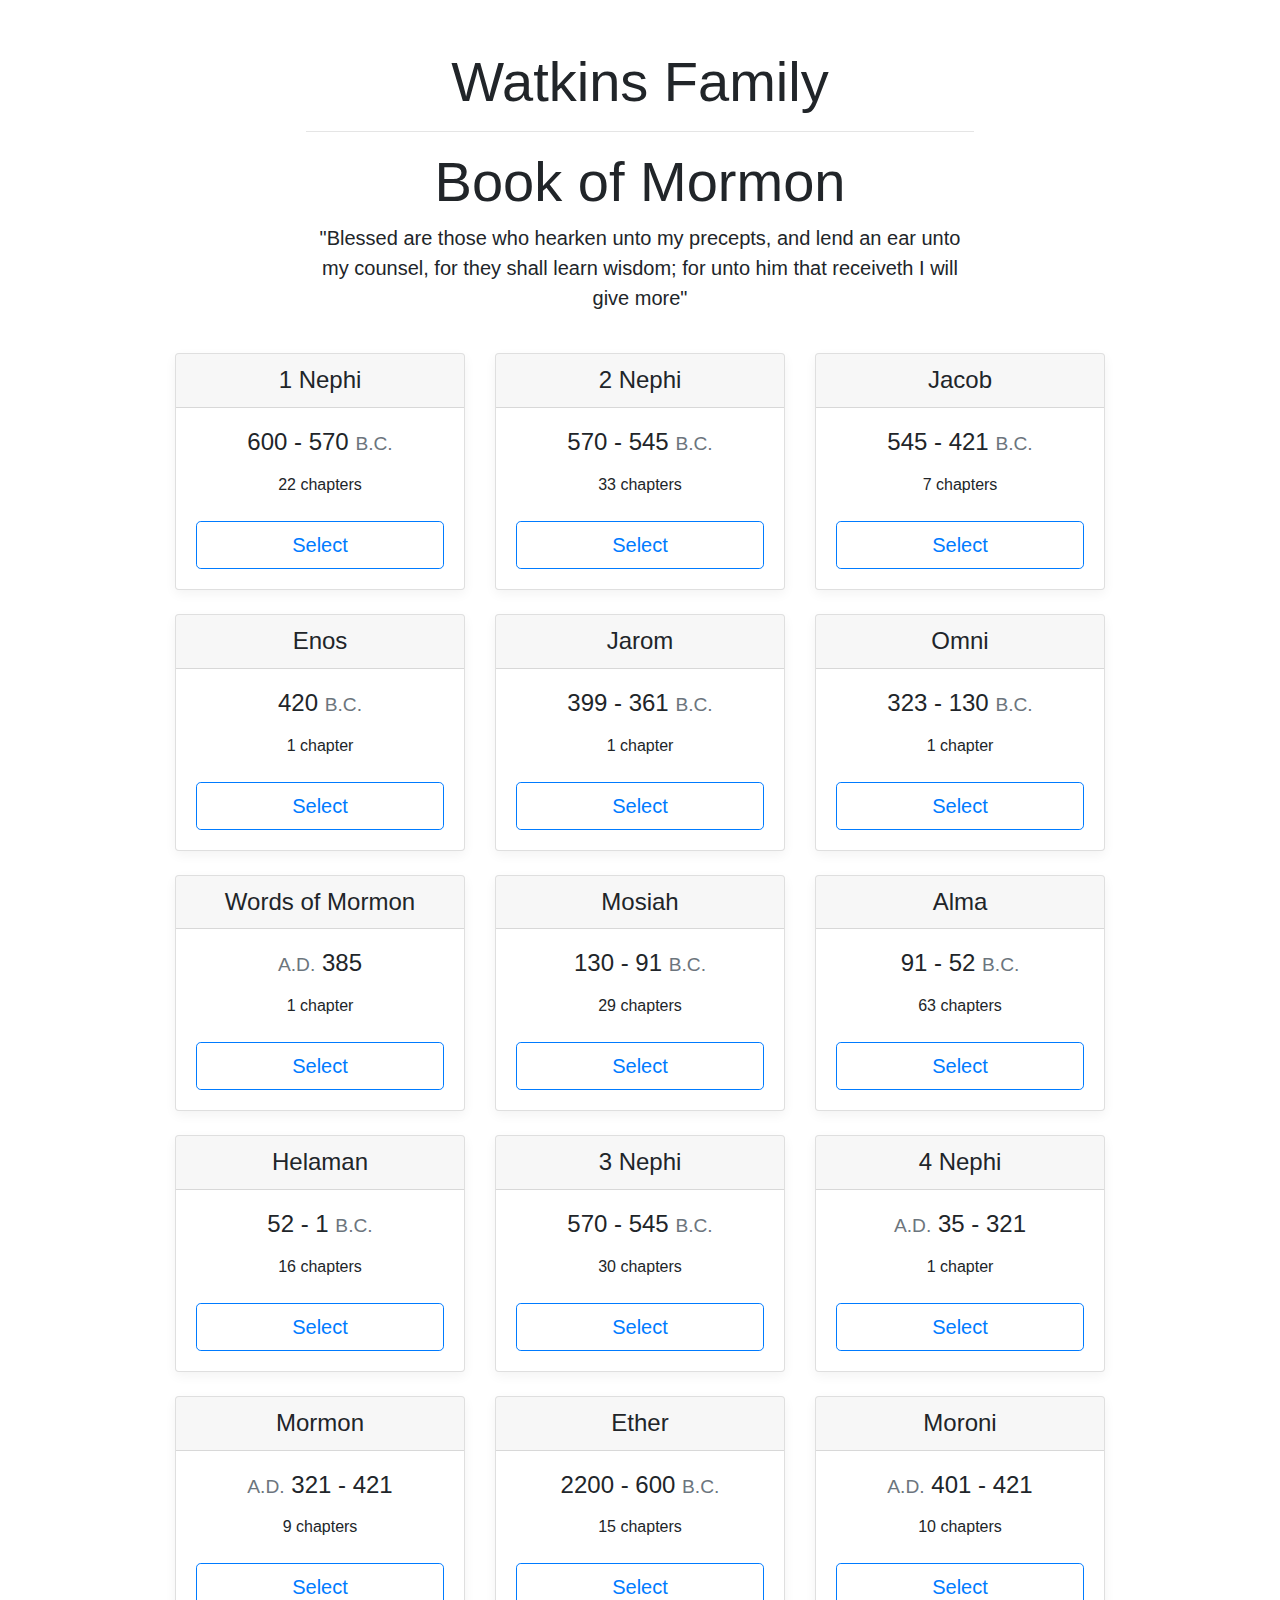
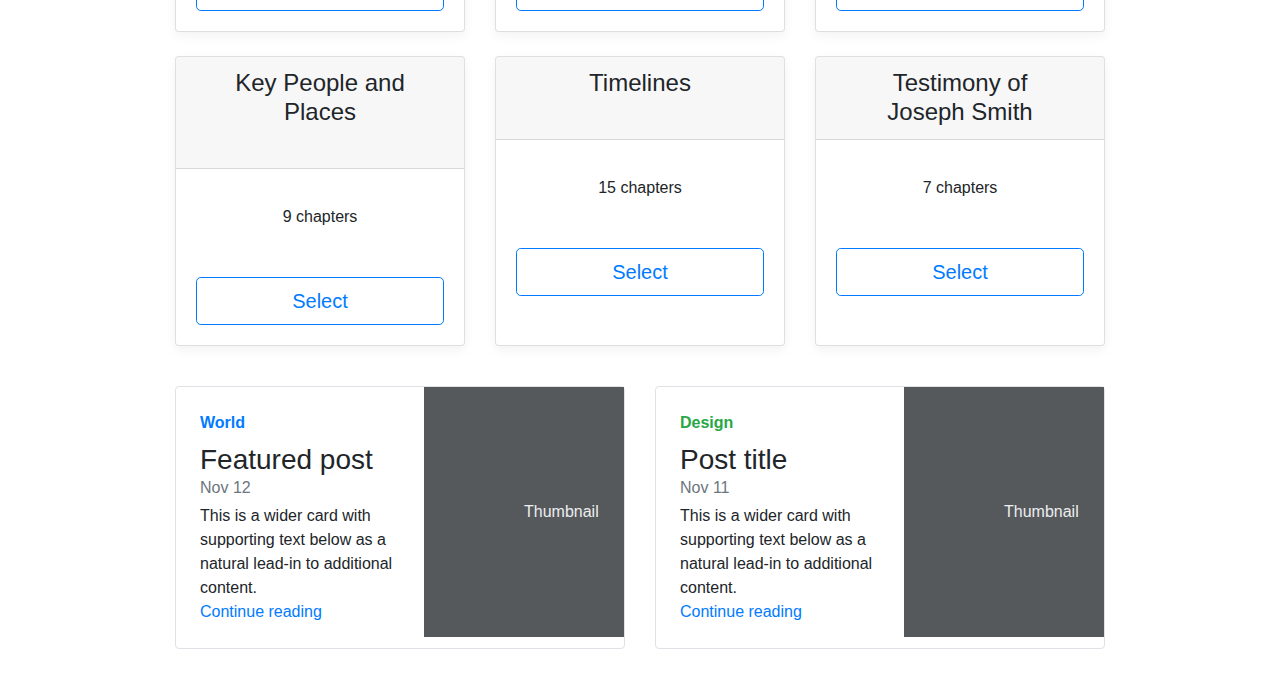
==== index.html @ 64ed9a86 "initial commit" ====
<!doctype html>
<html lang="en">
  <head>
    <meta charset="utf-8">
    <meta name="viewport" content="width=device-width, initial-scale=1, shrink-to-fit=no">
    <meta name="description" content="">
    <meta name="author" content="">
    <link rel="icon" href="img/thumbnail.png">
    <title>Watkins - Book of Mormon</title>
    <!-- CSS -->
    <link href="css/bootstrap.min.css" rel="stylesheet">
    <link href="css/main.css" rel="stylesheet">
    
  </head>

  <body>
    <div class="pricing-header px-3 py-3 pt-md-5 pb-md-4 mx-auto text-center">
      <h1 class="display-4">Watkins Family <hr>Book of Mormon</h1>
      <p class="lead">"Blessed are those who hearken unto my precepts, and lend an ear unto my counsel, for they shall learn wisdom; for unto him that receiveth I will give more"</p>
    </div>
    <div class="container">
      <div class="card-deck mb-3 text-center">
        <div class="card mb-4 box-shadow">
          <div class="card-header">
            <h4 class="my-0 font-weight-normal">1 Nephi</h4>
          </div>
          <div class="card-body">
            <h4 class="card-title pricing-card-title">600 - 570 <small class="text-muted">B.C.</small></h4>
            <ul class="list-unstyled mt-3 mb-4">
              <li>22 chapters</li>
            </ul>
            <a href="content.html?selection=1nephi">
                <button  type="button" class="btn btn-lg btn-block btn-outline-primary">Select</button>
            </a>
          </div>
        </div>
        <div class="card mb-4 box-shadow">
          <div class="card-header">
            <h4 class="my-0 font-weight-normal">2 Nephi</h4>
          </div>
          <div class="card-body">
            <h4 class="card-title pricing-card-title">570 - 545 <small class="text-muted">B.C.</small></h4>
            <ul class="list-unstyled mt-3 mb-4">
              <li>33 chapters</li>
            </ul>
            <a href="content.html?selection=2nephi">
                <button  type="button" class="btn btn-lg btn-block btn-outline-primary">Select</button>
            </a>
        </div>
        </div>
        <div class="card mb-4 box-shadow">
          <div class="card-header">
            <h4 class="my-0 font-weight-normal">Jacob</h4>
          </div>
          <div class="card-body">
            <h4 class="card-title pricing-card-title">545 - 421 <small class="text-muted">B.C.</small></h4>
            <ul class="list-unstyled mt-3 mb-4">
              <li>7 chapters</li>
            </ul>
            <a href="content.html?selection=jacob">
                <button  type="button" class="btn btn-lg btn-block btn-outline-primary">Select</button>
            </a>
        </div>
        </div>
        <div class="card mb-4 box-shadow">
          <div class="card-header">
            <h4 class="my-0 font-weight-normal">Enos</h4>
          </div>
          <div class="card-body">
            <h4 class="card-title pricing-card-title">420 <small class="text-muted">B.C.</small></h4>
            <ul class="list-unstyled mt-3 mb-4">
              <li>1 chapter</li>
            </ul>
            <a href="content.html?selection=enos">
                <button  type="button" class="btn btn-lg btn-block btn-outline-primary">Select</button>
            </a>
        </div>
        </div>
        <div class="card mb-4 box-shadow">
          <div class="card-header">
            <h4 class="my-0 font-weight-normal">Jarom</h4>
          </div>
          <div class="card-body">
            <h4 class="card-title pricing-card-title">399 - 361 <small class="text-muted">B.C.</small></h4>
            <ul class="list-unstyled mt-3 mb-4">
              <li>1 chapter</li>
            </ul>
            <a href="content.html?selection=jarom">
                <button  type="button" class="btn btn-lg btn-block btn-outline-primary">Select</button>
            </a>
         </div>
        </div>
        <div class="card mb-4 box-shadow">
          <div class="card-header">
            <h4 class="my-0 font-weight-normal">Omni</h4>
          </div>
          <div class="card-body">
            <h4 class="card-title pricing-card-title">323 - 130 <small class="text-muted">B.C.</small></h4>
            <ul class="list-unstyled mt-3 mb-4">
              <li>1 chapter</li>
            </ul>
            <a href="content.html?selection=omni">
                <button  type="button" class="btn btn-lg btn-block btn-outline-primary">Select</button>
            </a>
        </div>
        </div>
        <div class="card mb-4 box-shadow">
          <div class="card-header">
            <h4 class="my-0 font-weight-normal">Words of Mormon</h4>
          </div>
          <div class="card-body">
            <h4 class="card-title pricing-card-title"><small class="text-muted">A.D.</small> 385</h4>
            <ul class="list-unstyled mt-3 mb-4">
              <li>1 chapter</li>
            </ul>
            <a href="content.html?selection=wom">
                <button  type="button" class="btn btn-lg btn-block btn-outline-primary">Select</button>
            </a>
        </div>
        </div>
        <div class="card mb-4 box-shadow">
          <div class="card-header">
            <h4 class="my-0 font-weight-normal">Mosiah</h4>
          </div>
          <div class="card-body">
            <h4 class="card-title pricing-card-title">130 - 91 <small class="text-muted">B.C.</small></h4>
            <ul class="list-unstyled mt-3 mb-4">
              <li>29 chapters</li>
            </ul>
            <a href="content.html?selection=mosiah">
                <button  type="button" class="btn btn-lg btn-block btn-outline-primary">Select</button>
            </a>
        </div>
        </div>
        <div class="card mb-4 box-shadow">
          <div class="card-header">
            <h4 class="my-0 font-weight-normal">Alma</h4>
          </div>
          <div class="card-body">
            <h4 class="card-title pricing-card-title">91 - 52 <small class="text-muted">B.C.</small></h4>
            <ul class="list-unstyled mt-3 mb-4">
              <li>63 chapters</li>
            </ul>
            <a href="content.html?selection=alma">
                <button  type="button" class="btn btn-lg btn-block btn-outline-primary">Select</button>
            </a>
        </div>
        </div>
        <div class="card mb-4 box-shadow">
          <div class="card-header">
            <h4 class="my-0 font-weight-normal">Helaman</h4>
          </div>
          <div class="card-body">
            <h4 class="card-title pricing-card-title">52 - 1 <small class="text-muted">B.C.</small></h4>
            <ul class="list-unstyled mt-3 mb-4">
              <li>16 chapters</li>
            </ul>
            <a href="content.html?selection=helaman">
                <button  type="button" class="btn btn-lg btn-block btn-outline-primary">Select</button>
            </a>
        </div>
        </div>
        <div class="card mb-4 box-shadow">
          <div class="card-header">
            <h4 class="my-0 font-weight-normal">3 Nephi</h4>
          </div>
          <div class="card-body">
            <h4 class="card-title pricing-card-title">570 - 545 <small class="text-muted">B.C.</small></h4>
            <ul class="list-unstyled mt-3 mb-4">
              <li>30 chapters</li>
            </ul>
            <a href="content.html?selection=3nephi">
                <button  type="button" class="btn btn-lg btn-block btn-outline-primary">Select</button>
            </a>
        </div>
        </div>
        <div class="card mb-4 box-shadow">
          <div class="card-header">
            <h4 class="my-0 font-weight-normal">4 Nephi</h4>
          </div>
          <div class="card-body">
            <h4 class="card-title pricing-card-title"><small class="text-muted">A.D.</small> 35 - 321 </h4>
            <ul class="list-unstyled mt-3 mb-4">
              <li>1 chapter</li>
            </ul>
            <a href="content.html?selection=4nephi">
                <button  type="button" class="btn btn-lg btn-block btn-outline-primary">Select</button>
            </a>
        </div>
        </div>
        <div class="card mb-4 box-shadow">
          <div class="card-header">
            <h4 class="my-0 font-weight-normal">Mormon</h4>
          </div>
          <div class="card-body">
              <h4 class="card-title pricing-card-title"><small class="text-muted">A.D.</small> 321 - 421 </h4>
            <ul class="list-unstyled mt-3 mb-4">
              <li>9 chapters</li>
            </ul>
            <a href="content.html?selection=mormon">
                <button  type="button" class="btn btn-lg btn-block btn-outline-primary">Select</button>
            </a>
        </div>
        </div>
        <div class="card mb-4 box-shadow">
          <div class="card-header">
            <h4 class="my-0 font-weight-normal">Ether</h4>
          </div>
          <div class="card-body">
              <h4 class="card-title pricing-card-title">2200 - 600 <small class="text-muted">B.C.</small></h4>
            <ul class="list-unstyled mt-3 mb-4">
              <li>15 chapters</li>
            </ul>
            <a href="content.html?selection=ether">
                <button  type="button" class="btn btn-lg btn-block btn-outline-primary">Select</button>
            </a>
        </div>
        </div>
        <div class="card mb-4 box-shadow">
          <div class="card-header">
            <h4 class="my-0 font-weight-normal">Moroni</h4>
          </div>
          <div class="card-body">
              <h4 class="card-title pricing-card-title"><small class="text-muted">A.D.</small> 401 - 421 </h4>
            <ul class="list-unstyled mt-3 mb-4">
              <li>10 chapters</li>
            </ul>
            <a href="content.html?selection=moroni">
                <button  type="button" class="btn btn-lg btn-block btn-outline-primary">Select</button>
            </a>
        </div>
        </div>
        <div class="card mb-4 box-shadow">
          <div class="card-header">
            <h4 class="my-0 font-weight-normal">Key People and Places<br><br></h4>
          </div>
          <div class="card-body">
            <ul class="list-unstyled mt-3 mb-4">
              <li>9 chapters</li>
            </ul>
              <br>
              <a href="profiles.html">
                  <button  type="button" class="btn btn-lg btn-block btn-outline-primary">Select</button>
              </a>
          </div>
        </div>
        <div class="card mb-4 box-shadow">
          <div class="card-header">
            <h4 class="my-0 font-weight-normal">Timelines<br><br></h4>
          </div>
          <div class="card-body">
            <ul class="list-unstyled mt-3 mb-4">
              <li>15 chapters</li>
            </ul>
            <br>
            <a href="content.html?selection=time">
                <button  type="button" class="btn btn-lg btn-block btn-outline-primary">Select</button>
            </a>
        </div>
        </div>
        <div class="card mb-4 box-shadow">
          <div class="card-header">
            <h4 class="my-0 font-weight-normal">Testimony of <br>Joseph Smith</h4>
          </div>
          <div class="card-body">
            <ul class="list-unstyled mt-3 mb-4">
              <li>7 chapters</li>
            </ul>
            <br>
            <a href="content.html?selection=test">
                <button  type="button" class="btn btn-lg btn-block btn-outline-primary">Select</button>
            </a>
        </div>
        </div>
      </div>

      <div class="row mb-2">
      <div class="col-md-6">
        <div class="row no-gutters border rounded overflow-hidden flex-md-row mb-4 shadow-sm h-md-250 position-relative">
          <div class="col p-4 d-flex flex-column position-static">
            <strong class="d-inline-block mb-2 text-primary">World</strong>
            <h3 class="mb-0">Featured post</h3>
            <div class="mb-1 text-muted">Nov 12</div>
            <p class="card-text mb-auto">This is a wider card with supporting text below as a natural lead-in to additional content.</p>
            <a href="#" class="stretched-link">Continue reading</a>
          </div>
          <div class="col-auto d-none d-lg-block">
            <svg class="bd-placeholder-img" width="200" height="250" xmlns="http://www.w3.org/2000/svg" preserveAspectRatio="xMidYMid slice" focusable="false" role="img" aria-label="Placeholder: Thumbnail"><title>Placeholder</title><rect width="100%" height="100%" fill="#55595c"></rect><text x="50%" y="50%" fill="#eceeef" dy=".3em">Thumbnail</text></svg>
          </div>
        </div>
      </div>
      <div class="col-md-6">
        <div class="row no-gutters border rounded overflow-hidden flex-md-row mb-4 shadow-sm h-md-250 position-relative">
          <div class="col p-4 d-flex flex-column position-static">
            <strong class="d-inline-block mb-2 text-success">Design</strong>
            <h3 class="mb-0">Post title</h3>
            <div class="mb-1 text-muted">Nov 11</div>
            <p class="mb-auto">This is a wider card with supporting text below as a natural lead-in to additional content.</p>
            <a href="#" class="stretched-link">Continue reading</a>
          </div>
          <div class="col-auto d-none d-lg-block">
            <svg class="bd-placeholder-img" width="200" height="250" xmlns="http://www.w3.org/2000/svg" preserveAspectRatio="xMidYMid slice" focusable="false" role="img" aria-label="Placeholder: Thumbnail"><title>Placeholder</title><rect width="100%" height="100%" fill="#55595c"></rect><text x="50%" y="50%" fill="#eceeef" dy=".3em">Thumbnail</text></svg>
          </div>
        </div>
      </div>
    </div>
    </div>


  </body>
</html>
---- css/main.css ----
html {
  font-size: 14px;
}
@media (min-width: 768px) {
  html {
    font-size: 16px;
  }
}

.container {
  max-width: 960px;
}

.pricing-header {
  max-width: 700px;
}

.card-deck .card {
  min-width: 220px;
}

.border-top { border-top: 1px solid #e5e5e5; }
.border-bottom { border-bottom: 1px solid #e5e5e5; }

.box-shadow { box-shadow: 0 .25rem .75rem rgba(0, 0, 0, .05); }

a:link {
  text-decoration: none;
}
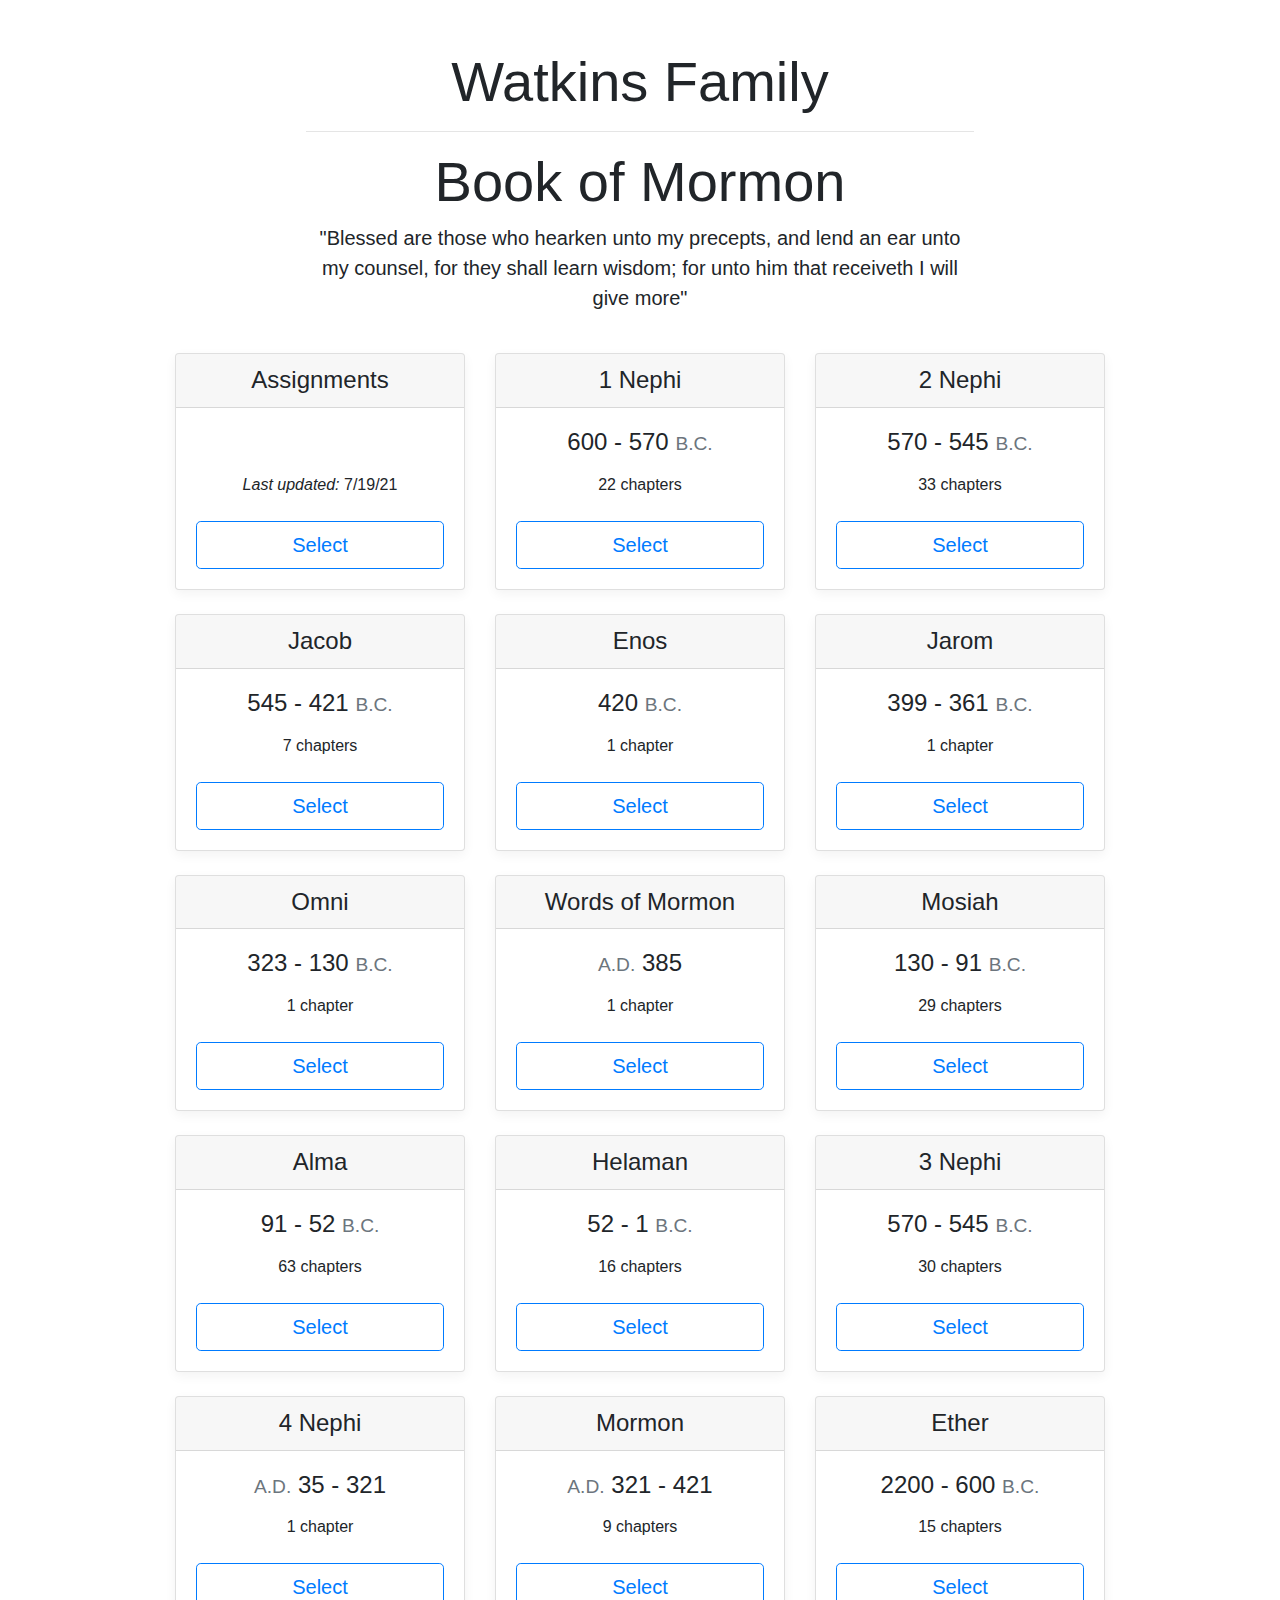
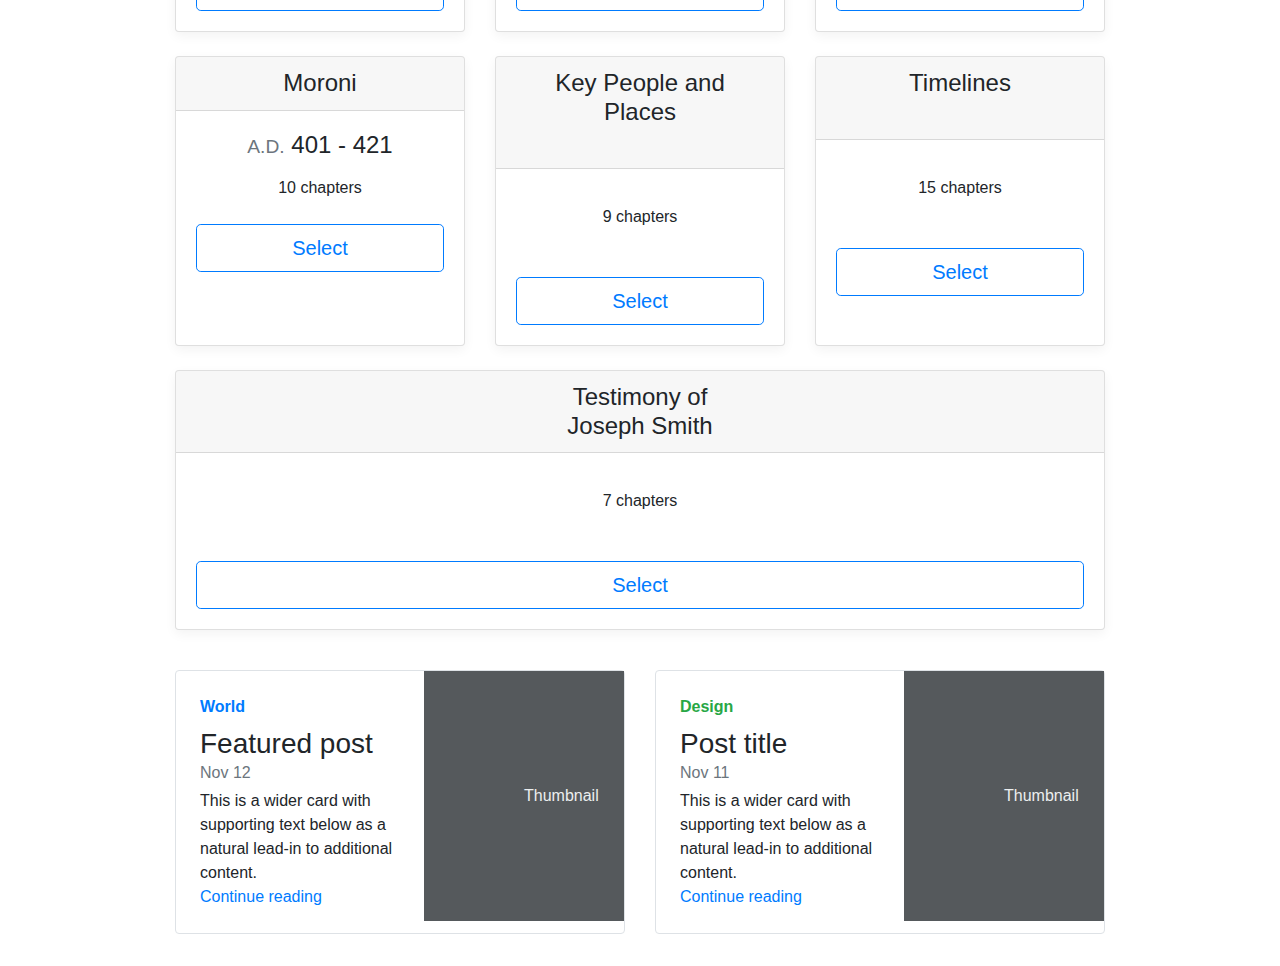
==== commit 027655b9: "add assignments" ====
--- a/index.html
+++ b/index.html
@@ -10,7 +10,7 @@
     <!-- CSS -->
     <link href="css/bootstrap.min.css" rel="stylesheet">
     <link href="css/main.css" rel="stylesheet">
-    
+
   </head>
 
   <body>
@@ -22,6 +22,20 @@
       <div class="card-deck mb-3 text-center">
         <div class="card mb-4 box-shadow">
           <div class="card-header">
+            <h4 class="my-0 font-weight-normal">Assignments</h4>
+          </div>
+          <div class="card-body">
+            <h4 class="card-title pricing-card-title">&nbsp;</h4>
+            <ul class="list-unstyled mt-3 mb-4">
+              <li><i>Last updated:</i> 7/19/21</li>
+            </ul>
+            <a href="assignments.html">
+                <button  type="button" class="btn btn-lg btn-block btn-outline-primary">Select</button>
+            </a>
+          </div>
+        </div>
+        <div class="card mb-4 box-shadow">
+          <div class="card-header">
             <h4 class="my-0 font-weight-normal">1 Nephi</h4>
           </div>
           <div class="card-body">
@@ -29,7 +43,7 @@
             <ul class="list-unstyled mt-3 mb-4">
               <li>22 chapters</li>
             </ul>
-            <a href="content.html?selection=1nephi">
+            <a href="chapter-list.html?book=1nephi">
                 <button  type="button" class="btn btn-lg btn-block btn-outline-primary">Select</button>
             </a>
           </div>
@@ -43,7 +57,7 @@
             <ul class="list-unstyled mt-3 mb-4">
               <li>33 chapters</li>
             </ul>
-            <a href="content.html?selection=2nephi">
+            <a href="chapter-list.html?book=2nephi">
                 <button  type="button" class="btn btn-lg btn-block btn-outline-primary">Select</button>
             </a>
         </div>
@@ -57,7 +71,7 @@
             <ul class="list-unstyled mt-3 mb-4">
               <li>7 chapters</li>
             </ul>
-            <a href="content.html?selection=jacob">
+            <a href="chapter-list.html?book=jacob">
                 <button  type="button" class="btn btn-lg btn-block btn-outline-primary">Select</button>
             </a>
         </div>
@@ -71,7 +85,7 @@
             <ul class="list-unstyled mt-3 mb-4">
               <li>1 chapter</li>
             </ul>
-            <a href="content.html?selection=enos">
+            <a href="chapter-list.html?book=enos">
                 <button  type="button" class="btn btn-lg btn-block btn-outline-primary">Select</button>
             </a>
         </div>
@@ -85,7 +99,7 @@
             <ul class="list-unstyled mt-3 mb-4">
               <li>1 chapter</li>
             </ul>
-            <a href="content.html?selection=jarom">
+            <a href="chapter-list.html?book=jarom">
                 <button  type="button" class="btn btn-lg btn-block btn-outline-primary">Select</button>
             </a>
          </div>
@@ -99,7 +113,7 @@
             <ul class="list-unstyled mt-3 mb-4">
               <li>1 chapter</li>
             </ul>
-            <a href="content.html?selection=omni">
+            <a href="chapter-list.html?book=omni">
                 <button  type="button" class="btn btn-lg btn-block btn-outline-primary">Select</button>
             </a>
         </div>
@@ -113,7 +127,7 @@
             <ul class="list-unstyled mt-3 mb-4">
               <li>1 chapter</li>
             </ul>
-            <a href="content.html?selection=wom">
+            <a href="chapter-list.html?book=wom">
                 <button  type="button" class="btn btn-lg btn-block btn-outline-primary">Select</button>
             </a>
         </div>
@@ -127,7 +141,7 @@
             <ul class="list-unstyled mt-3 mb-4">
               <li>29 chapters</li>
             </ul>
-            <a href="content.html?selection=mosiah">
+            <a href="chapter-list.html?book=mosiah">
                 <button  type="button" class="btn btn-lg btn-block btn-outline-primary">Select</button>
             </a>
         </div>
@@ -141,7 +155,7 @@
             <ul class="list-unstyled mt-3 mb-4">
               <li>63 chapters</li>
             </ul>
-            <a href="content.html?selection=alma">
+            <a href="chapter-list.html?book=alma">
                 <button  type="button" class="btn btn-lg btn-block btn-outline-primary">Select</button>
             </a>
         </div>
@@ -155,7 +169,7 @@
             <ul class="list-unstyled mt-3 mb-4">
               <li>16 chapters</li>
             </ul>
-            <a href="content.html?selection=helaman">
+            <a href="chapter-list.html?book=helaman">
                 <button  type="button" class="btn btn-lg btn-block btn-outline-primary">Select</button>
             </a>
         </div>
@@ -169,7 +183,7 @@
             <ul class="list-unstyled mt-3 mb-4">
               <li>30 chapters</li>
             </ul>
-            <a href="content.html?selection=3nephi">
+            <a href="chapter-list.html?book=3nephi">
                 <button  type="button" class="btn btn-lg btn-block btn-outline-primary">Select</button>
             </a>
         </div>
@@ -183,7 +197,7 @@
             <ul class="list-unstyled mt-3 mb-4">
               <li>1 chapter</li>
             </ul>
-            <a href="content.html?selection=4nephi">
+            <a href="chapter-list.html?book=4nephi">
                 <button  type="button" class="btn btn-lg btn-block btn-outline-primary">Select</button>
             </a>
         </div>
@@ -197,7 +211,7 @@
             <ul class="list-unstyled mt-3 mb-4">
               <li>9 chapters</li>
             </ul>
-            <a href="content.html?selection=mormon">
+            <a href="chapter-list.html?book=mormon">
                 <button  type="button" class="btn btn-lg btn-block btn-outline-primary">Select</button>
             </a>
         </div>
@@ -211,7 +225,7 @@
             <ul class="list-unstyled mt-3 mb-4">
               <li>15 chapters</li>
             </ul>
-            <a href="content.html?selection=ether">
+            <a href="chapter-list.html?book=ether">
                 <button  type="button" class="btn btn-lg btn-block btn-outline-primary">Select</button>
             </a>
         </div>
@@ -225,7 +239,7 @@
             <ul class="list-unstyled mt-3 mb-4">
               <li>10 chapters</li>
             </ul>
-            <a href="content.html?selection=moroni">
+            <a href="chapter-list.html?book=moroni">
                 <button  type="button" class="btn btn-lg btn-block btn-outline-primary">Select</button>
             </a>
         </div>
@@ -253,7 +267,7 @@
               <li>15 chapters</li>
             </ul>
             <br>
-            <a href="content.html?selection=time">
+            <a href="chapter-list.html?book=time">
                 <button  type="button" class="btn btn-lg btn-block btn-outline-primary">Select</button>
             </a>
         </div>
@@ -267,7 +281,7 @@
               <li>7 chapters</li>
             </ul>
             <br>
-            <a href="content.html?selection=test">
+            <a href="chapter-list.html?book=test">
                 <button  type="button" class="btn btn-lg btn-block btn-outline-primary">Select</button>
             </a>
         </div>
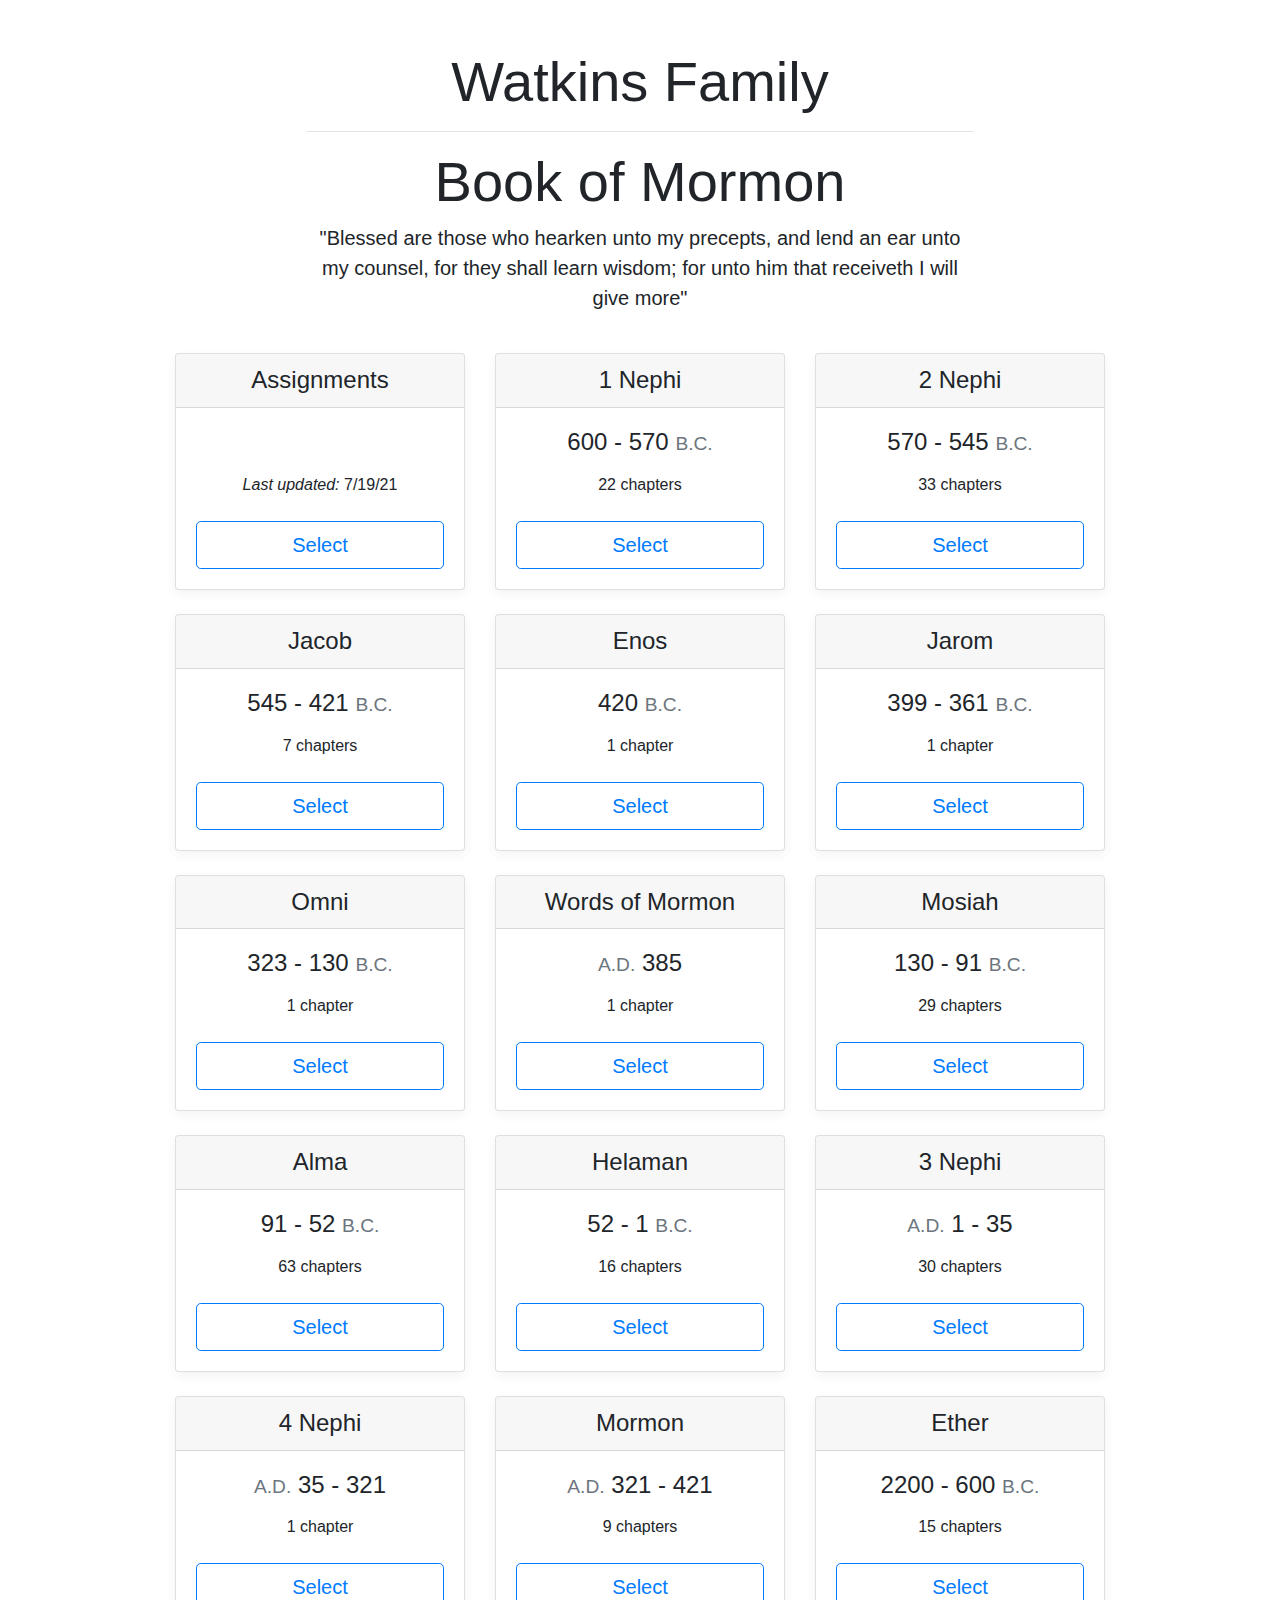
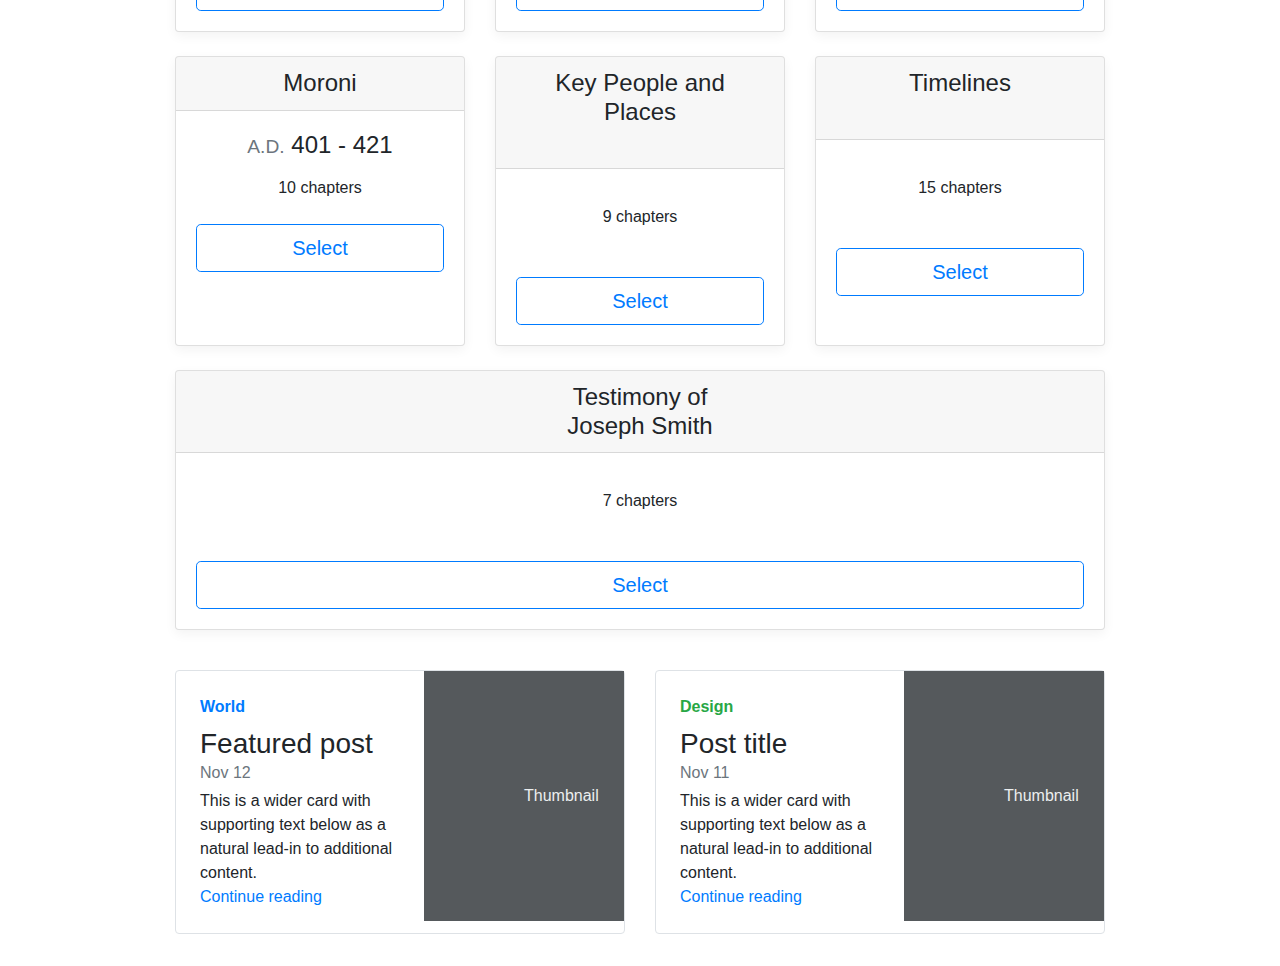
==== commit b99856dd: "fix year" ====
--- a/index.html
+++ b/index.html
@@ -179,7 +179,7 @@
             <h4 class="my-0 font-weight-normal">3 Nephi</h4>
           </div>
           <div class="card-body">
-            <h4 class="card-title pricing-card-title">570 - 545 <small class="text-muted">B.C.</small></h4>
+            <h4 class="card-title pricing-card-title"><small class="text-muted">A.D.</small> 1 - 35</h4>
             <ul class="list-unstyled mt-3 mb-4">
               <li>30 chapters</li>
             </ul>
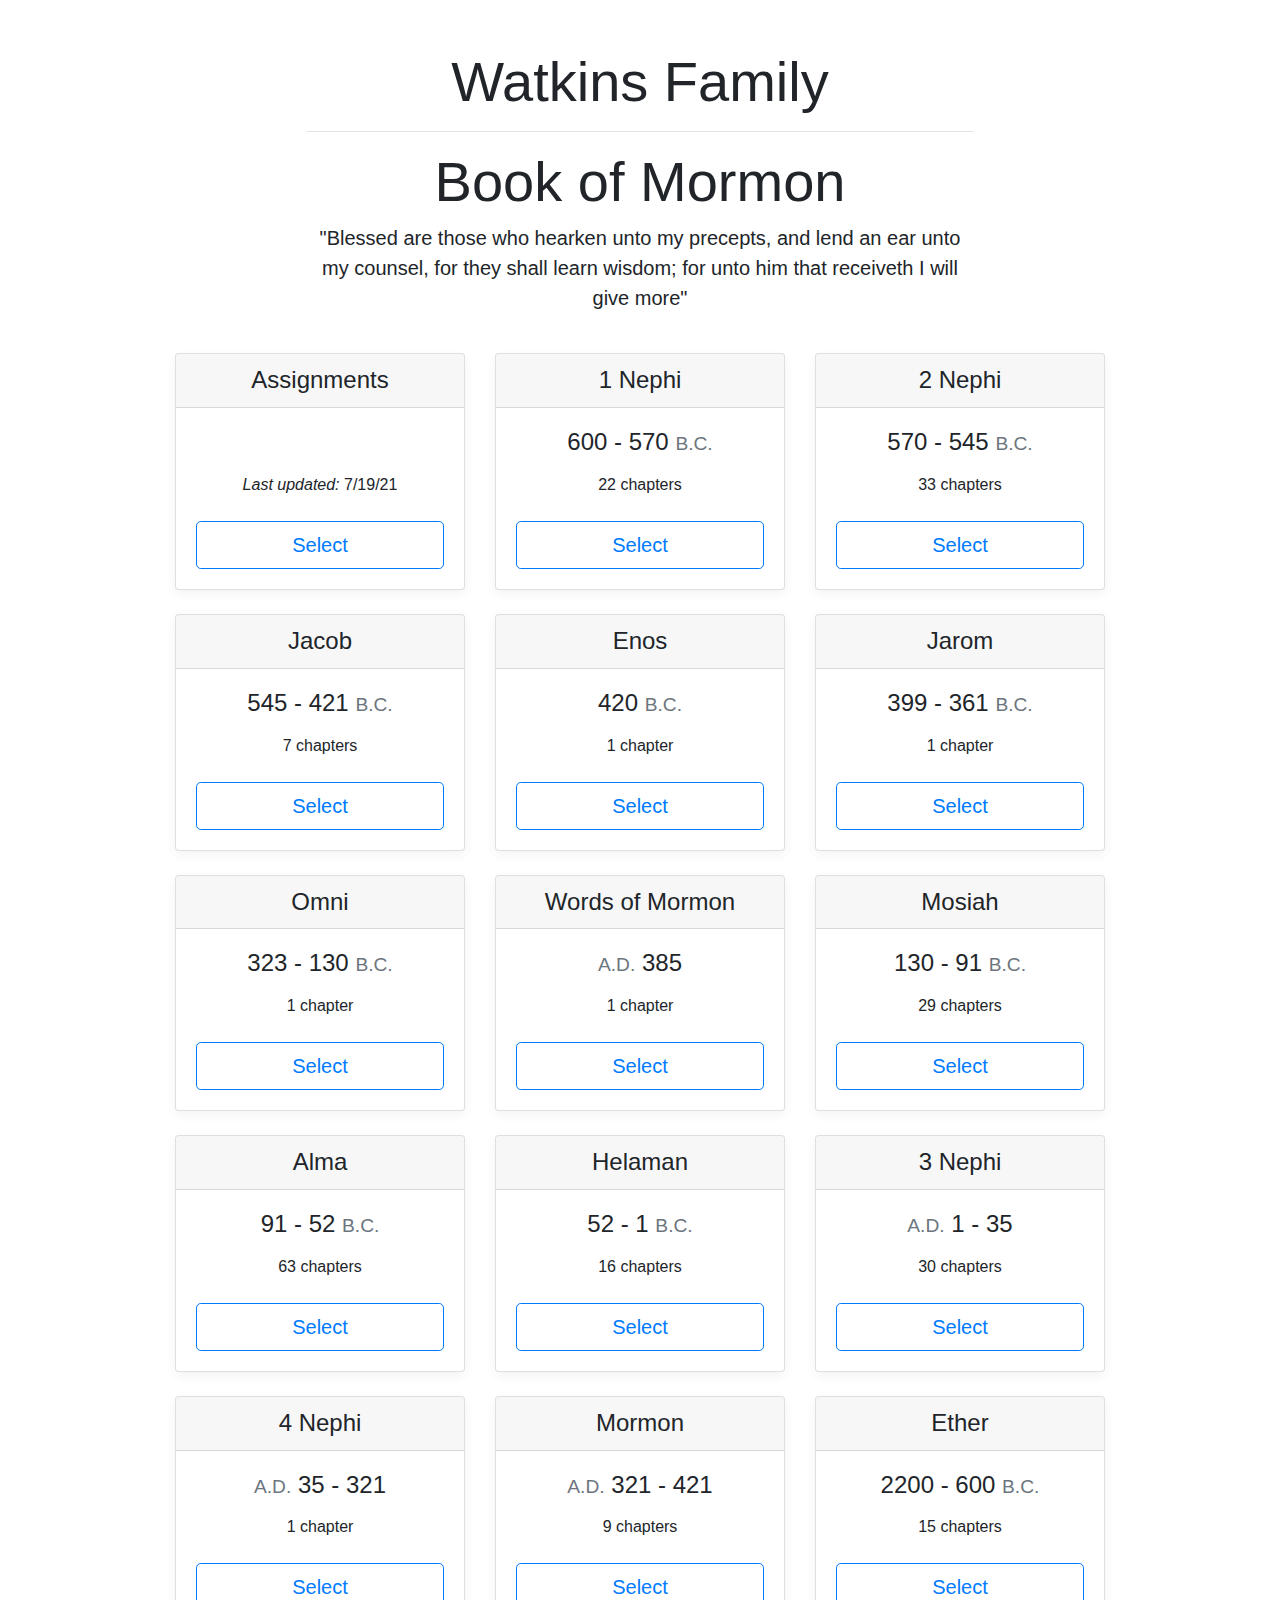
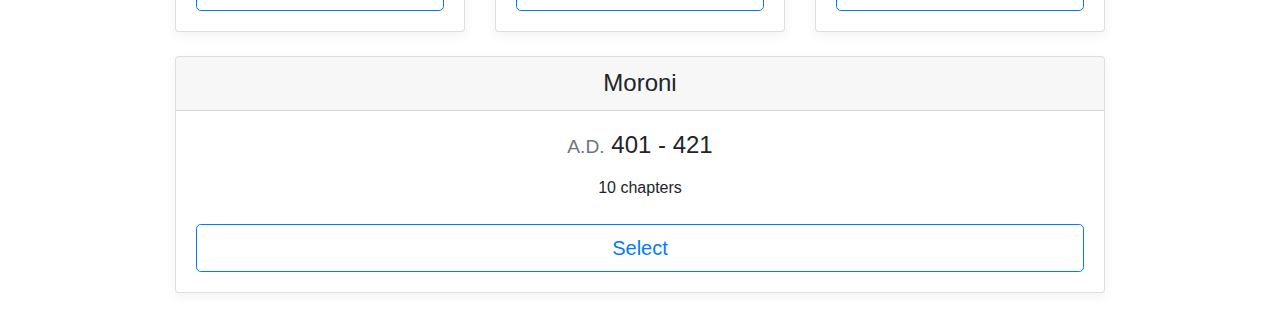
==== commit 5381d477: "fix year" ====
--- a/index.html
+++ b/index.html
@@ -244,7 +244,8 @@
             </a>
         </div>
         </div>
-        <div class="card mb-4 box-shadow">
+
+        <!--div class="card mb-4 box-shadow">
           <div class="card-header">
             <h4 class="my-0 font-weight-normal">Key People and Places<br><br></h4>
           </div>
@@ -258,6 +259,7 @@
               </a>
           </div>
         </div>
+
         <div class="card mb-4 box-shadow">
           <div class="card-header">
             <h4 class="my-0 font-weight-normal">Timelines<br><br></h4>
@@ -272,6 +274,7 @@
             </a>
         </div>
         </div>
+
         <div class="card mb-4 box-shadow">
           <div class="card-header">
             <h4 class="my-0 font-weight-normal">Testimony of <br>Joseph Smith</h4>
@@ -285,10 +288,11 @@
                 <button  type="button" class="btn btn-lg btn-block btn-outline-primary">Select</button>
             </a>
         </div>
-        </div>
+      </div-->
+
       </div>
 
-      <div class="row mb-2">
+      <!--div class="row mb-2">
       <div class="col-md-6">
         <div class="row no-gutters border rounded overflow-hidden flex-md-row mb-4 shadow-sm h-md-250 position-relative">
           <div class="col p-4 d-flex flex-column position-static">
@@ -317,7 +321,7 @@
           </div>
         </div>
       </div>
-    </div>
+    </div-->
     </div>
 
 
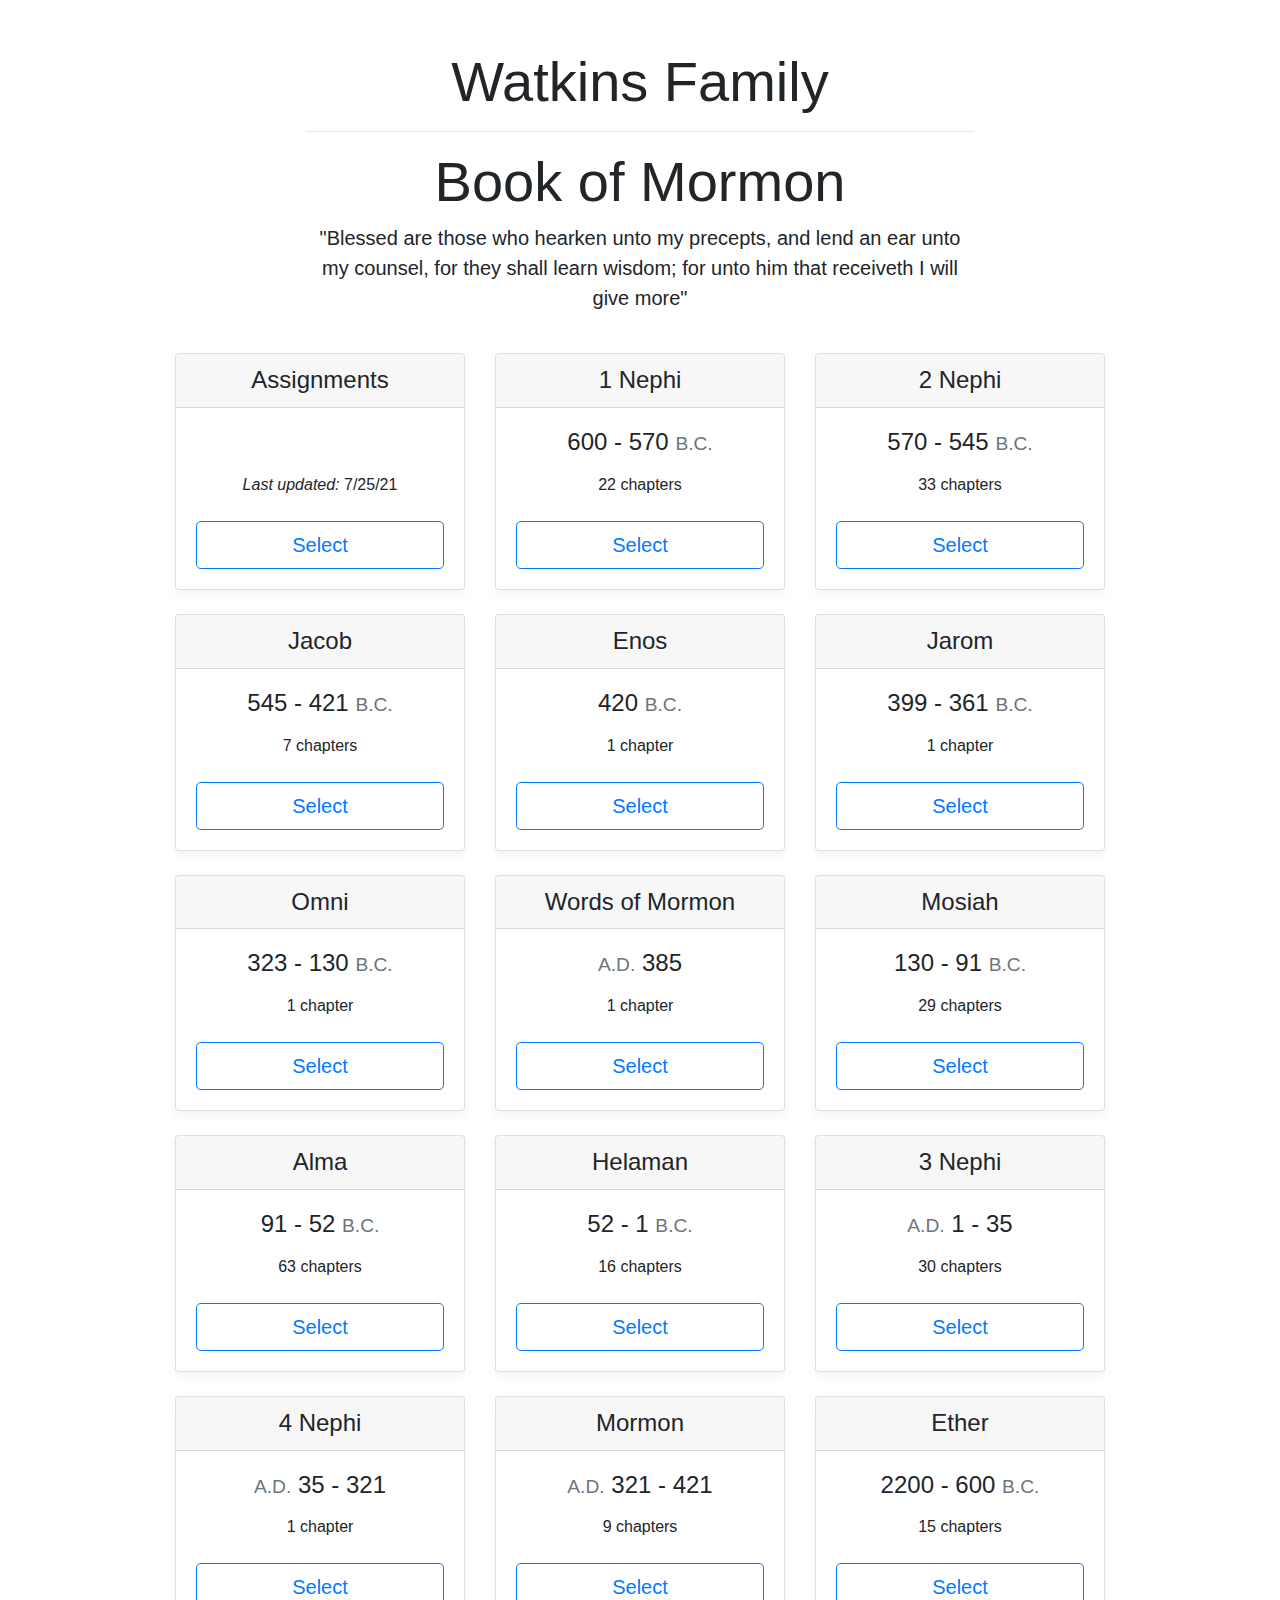
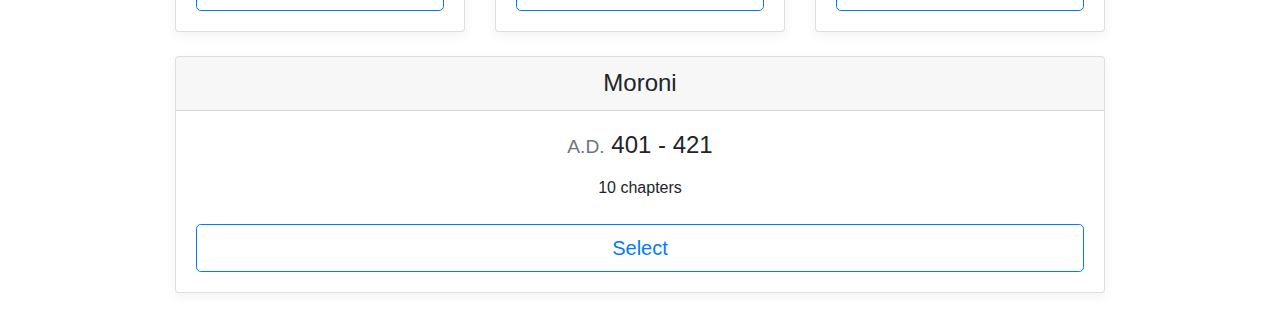
==== commit 3c0ef87c: "Update index.html" ====
--- a/index.html
+++ b/index.html
@@ -27,7 +27,7 @@
           <div class="card-body">
             <h4 class="card-title pricing-card-title">&nbsp;</h4>
             <ul class="list-unstyled mt-3 mb-4">
-              <li><i>Last updated:</i> 7/19/21</li>
+              <li><i>Last updated:</i> 7/25/21</li>
             </ul>
             <a href="assignments.html">
                 <button  type="button" class="btn btn-lg btn-block btn-outline-primary">Select</button>
